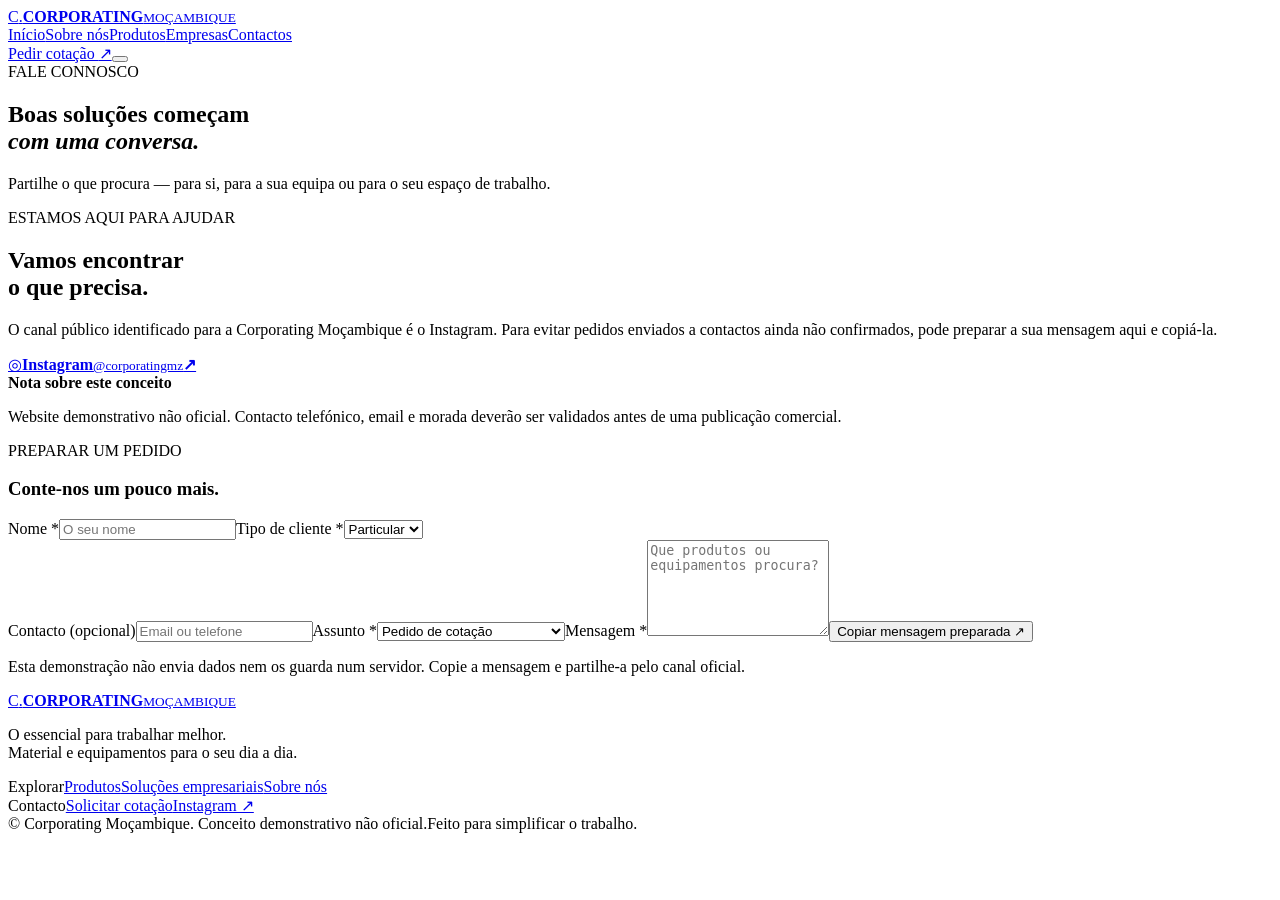
==== contactos.html @ 6169385b "Build Corporating Mozambique concept: contactos.html" ====
<!doctype html><html lang="pt"><head><meta charset="UTF-8"><meta name="viewport" content="width=device-width,initial-scale=1"><meta name="theme-color" content="#f6f5f2"><meta name="description" content="Entre em contacto com a Corporating Moçambique através do Instagram oficial."><title>Contactos | Corporating Moçambique</title><link rel="preconnect" href="https://fonts.googleapis.com"><link rel="preconnect" href="https://fonts.gstatic.com" crossorigin><link href="https://fonts.googleapis.com/css2?family=DM+Sans:wght@400;500;600;700&family=Manrope:wght@400;500;600;700;800&display=swap" rel="stylesheet"><link rel="stylesheet" href="css/style.css"></head><body class=""><header class="site-header"><div class="nav-wrap container"><a class="brand" href="index.html" aria-label="Corporating Moçambique, início"><span class="brand-mark">C<span>.</span></span><span class="brand-copy"><strong>CORPORATING</strong><small>MOÇAMBIQUE</small></span></a><nav class="main-nav" id="mainNav" aria-label="Navegação principal"><a href="index.html">Início</a><a href="sobre.html">Sobre nós</a><a href="produtos.html">Produtos</a><a href="solucoes.html">Empresas</a><a href="contactos.html">Contactos</a></nav><div class="nav-actions"><a class="quote-link" href="contactos.html">Pedir cotação <span>↗</span></a><button class="menu-toggle" aria-controls="mainNav" aria-expanded="false" aria-label="Abrir menu"><span></span><span></span></button></div></div></header><main id="main"><section class="page-hero contact-hero"><div class="container"><span class="eyebrow">FALE CONNOSCO</span><h1>Boas soluções começam<br><em>com uma conversa.</em></h1><p>Partilhe o que procura — para si, para a sua equipa ou para o seu espaço de trabalho.</p></div></section><section class="section contact-section"><div class="container contact-grid"><div class="contact-aside"><span class="eyebrow">ESTAMOS AQUI PARA AJUDAR</span><h2>Vamos encontrar<br>o que precisa.</h2><p>O canal público identificado para a Corporating Moçambique é o Instagram. Para evitar pedidos enviados a contactos ainda não confirmados, pode preparar a sua mensagem aqui e copiá-la.</p><a href="https://www.instagram.com/corporatingmz/" class="contact-social" target="_blank" rel="noopener noreferrer"><span>◎</span><span><strong>Instagram</strong><small>@corporatingmz</small></span><b>↗</b></a><div class="contact-note"><strong>Nota sobre este conceito</strong><p>Website demonstrativo não oficial. Contacto telefónico, email e morada deverão ser validados antes de uma publicação comercial.</p></div></div><form class="contact-form" id="contactForm"><span class="eyebrow">PREPARAR UM PEDIDO</span><h3>Conte-nos um pouco mais.</h3><div class="form-row"><label>Nome <span>*</span><input name="nome" autocomplete="name" required placeholder="O seu nome"></label><label>Tipo de cliente <span>*</span><select name="tipo" required><option value="Particular">Particular</option><option value="Empresa">Empresa</option></select></label></div><label>Contacto (opcional)<input name="contacto" autocomplete="email" placeholder="Email ou telefone"></label><label>Assunto <span>*</span><select name="assunto" required><option value="Pedido de cotação">Pedido de cotação</option><option value="Informações sobre produtos">Informações sobre produtos</option><option value="Fornecimento empresarial">Fornecimento empresarial</option><option value="Outro assunto">Outro assunto</option></select></label><label>Mensagem <span>*</span><textarea name="mensagem" required rows="6" placeholder="Que produtos ou equipamentos procura?"></textarea></label><button type="submit" class="btn btn-dark full-width">Copiar mensagem preparada <span>↗</span></button><p class="form-help">Esta demonstração não envia dados nem os guarda num servidor. Copie a mensagem e partilhe-a pelo canal oficial.</p></form></div></section></main><footer class="footer"><div class="container"><div class="footer-top"><div><a class="brand brand-light" href="index.html"><span class="brand-mark">C<span>.</span></span><span class="brand-copy"><strong>CORPORATING</strong><small>MOÇAMBIQUE</small></span></a><p>O essencial para trabalhar melhor.<br>Material e equipamentos para o seu dia a dia.</p></div><div><span class="footer-title">Explorar</span><a href="produtos.html">Produtos</a><a href="solucoes.html">Soluções empresariais</a><a href="sobre.html">Sobre nós</a></div><div><span class="footer-title">Contacto</span><a href="contactos.html">Solicitar cotação</a><a href="https://www.instagram.com/corporatingmz/" target="_blank" rel="noopener noreferrer">Instagram ↗</a></div></div><div class="footer-bottom"><span>© <span id="year"></span> Corporating Moçambique. Conceito demonstrativo não oficial.</span><span>Feito para simplificar o trabalho.</span></div></div></footer><div class="toast" id="toast" role="status" aria-live="polite"></div><script src="js/main.js" defer></script></body></html>
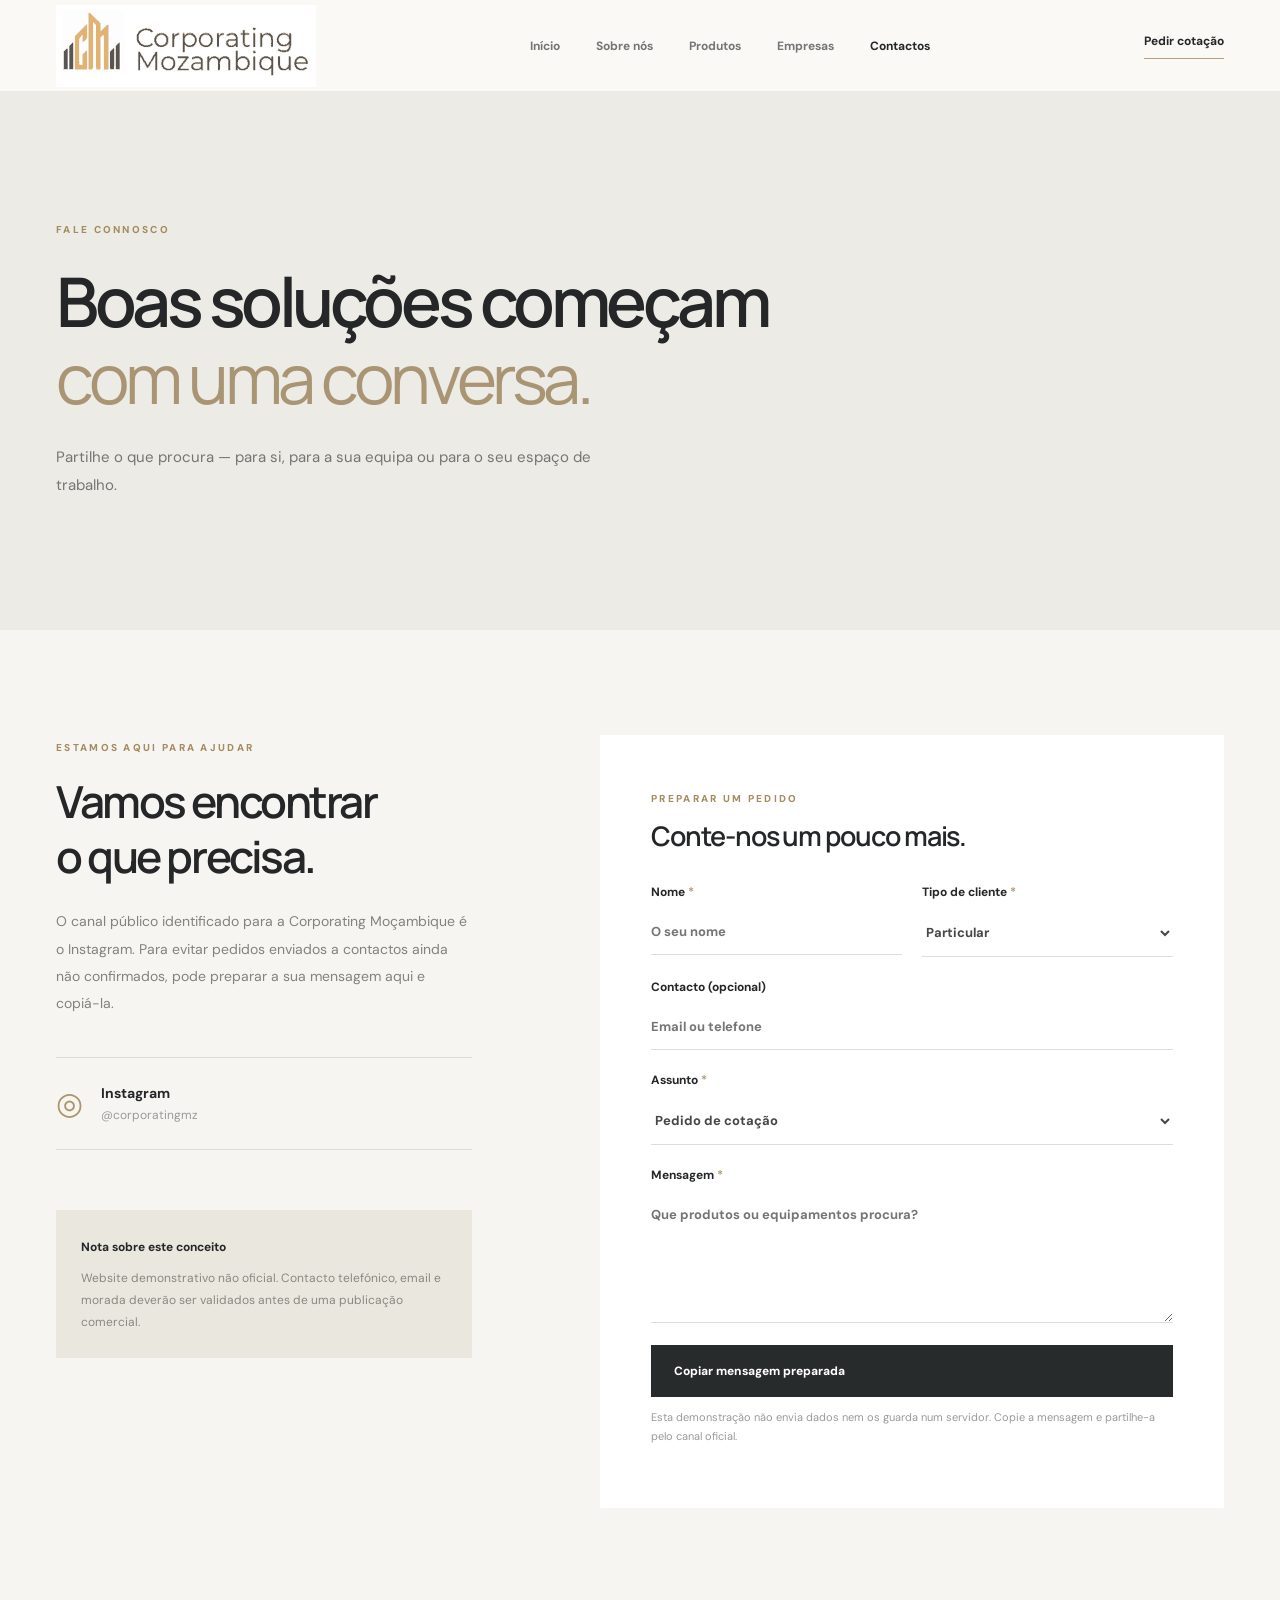
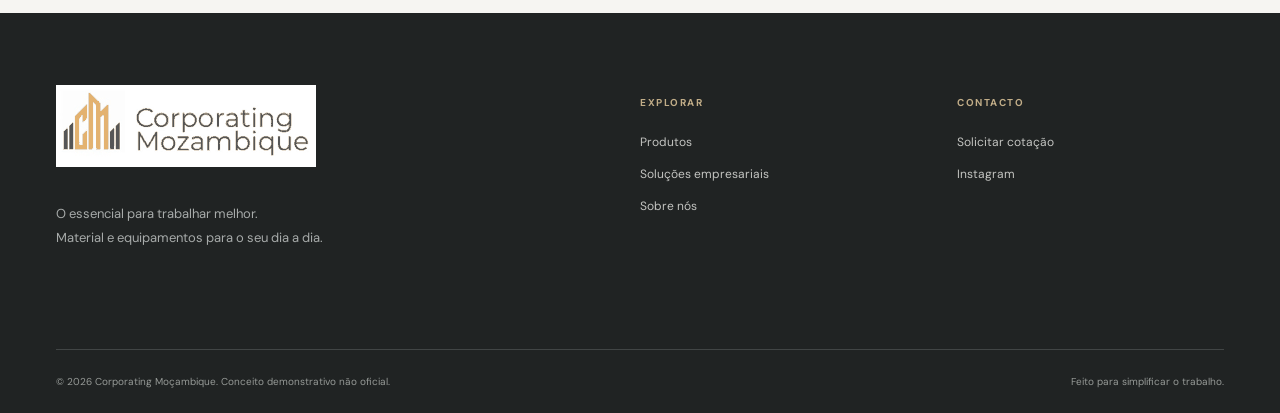
==== commit b391e971: "Refine branding, remove decorative arrows and add modern interactions" ====
--- a/contactos.html
+++ b/contactos.html
@@ -1 +1 @@
-<!doctype html><html lang="pt"><head><meta charset="UTF-8"><meta name="viewport" content="width=device-width,initial-scale=1"><meta name="theme-color" content="#f6f5f2"><meta name="description" content="Entre em contacto com a Corporating Moçambique através do Instagram oficial."><title>Contactos | Corporating Moçambique</title><link rel="preconnect" href="https://fonts.googleapis.com"><link rel="preconnect" href="https://fonts.gstatic.com" crossorigin><link href="https://fonts.googleapis.com/css2?family=DM+Sans:wght@400;500;600;700&family=Manrope:wght@400;500;600;700;800&display=swap" rel="stylesheet"><link rel="stylesheet" href="css/style.css"></head><body class=""><header class="site-header"><div class="nav-wrap container"><a class="brand" href="index.html" aria-label="Corporating Moçambique, início"><span class="brand-mark">C<span>.</span></span><span class="brand-copy"><strong>CORPORATING</strong><small>MOÇAMBIQUE</small></span></a><nav class="main-nav" id="mainNav" aria-label="Navegação principal"><a href="index.html">Início</a><a href="sobre.html">Sobre nós</a><a href="produtos.html">Produtos</a><a href="solucoes.html">Empresas</a><a href="contactos.html">Contactos</a></nav><div class="nav-actions"><a class="quote-link" href="contactos.html">Pedir cotação <span>↗</span></a><button class="menu-toggle" aria-controls="mainNav" aria-expanded="false" aria-label="Abrir menu"><span></span><span></span></button></div></div></header><main id="main"><section class="page-hero contact-hero"><div class="container"><span class="eyebrow">FALE CONNOSCO</span><h1>Boas soluções começam<br><em>com uma conversa.</em></h1><p>Partilhe o que procura — para si, para a sua equipa ou para o seu espaço de trabalho.</p></div></section><section class="section contact-section"><div class="container contact-grid"><div class="contact-aside"><span class="eyebrow">ESTAMOS AQUI PARA AJUDAR</span><h2>Vamos encontrar<br>o que precisa.</h2><p>O canal público identificado para a Corporating Moçambique é o Instagram. Para evitar pedidos enviados a contactos ainda não confirmados, pode preparar a sua mensagem aqui e copiá-la.</p><a href="https://www.instagram.com/corporatingmz/" class="contact-social" target="_blank" rel="noopener noreferrer"><span>◎</span><span><strong>Instagram</strong><small>@corporatingmz</small></span><b>↗</b></a><div class="contact-note"><strong>Nota sobre este conceito</strong><p>Website demonstrativo não oficial. Contacto telefónico, email e morada deverão ser validados antes de uma publicação comercial.</p></div></div><form class="contact-form" id="contactForm"><span class="eyebrow">PREPARAR UM PEDIDO</span><h3>Conte-nos um pouco mais.</h3><div class="form-row"><label>Nome <span>*</span><input name="nome" autocomplete="name" required placeholder="O seu nome"></label><label>Tipo de cliente <span>*</span><select name="tipo" required><option value="Particular">Particular</option><option value="Empresa">Empresa</option></select></label></div><label>Contacto (opcional)<input name="contacto" autocomplete="email" placeholder="Email ou telefone"></label><label>Assunto <span>*</span><select name="assunto" required><option value="Pedido de cotação">Pedido de cotação</option><option value="Informações sobre produtos">Informações sobre produtos</option><option value="Fornecimento empresarial">Fornecimento empresarial</option><option value="Outro assunto">Outro assunto</option></select></label><label>Mensagem <span>*</span><textarea name="mensagem" required rows="6" placeholder="Que produtos ou equipamentos procura?"></textarea></label><button type="submit" class="btn btn-dark full-width">Copiar mensagem preparada <span>↗</span></button><p class="form-help">Esta demonstração não envia dados nem os guarda num servidor. Copie a mensagem e partilhe-a pelo canal oficial.</p></form></div></section></main><footer class="footer"><div class="container"><div class="footer-top"><div><a class="brand brand-light" href="index.html"><span class="brand-mark">C<span>.</span></span><span class="brand-copy"><strong>CORPORATING</strong><small>MOÇAMBIQUE</small></span></a><p>O essencial para trabalhar melhor.<br>Material e equipamentos para o seu dia a dia.</p></div><div><span class="footer-title">Explorar</span><a href="produtos.html">Produtos</a><a href="solucoes.html">Soluções empresariais</a><a href="sobre.html">Sobre nós</a></div><div><span class="footer-title">Contacto</span><a href="contactos.html">Solicitar cotação</a><a href="https://www.instagram.com/corporatingmz/" target="_blank" rel="noopener noreferrer">Instagram ↗</a></div></div><div class="footer-bottom"><span>© <span id="year"></span> Corporating Moçambique. Conceito demonstrativo não oficial.</span><span>Feito para simplificar o trabalho.</span></div></div></footer><div class="toast" id="toast" role="status" aria-live="polite"></div><script src="js/main.js" defer></script></body></html>+<!doctype html><html lang="pt"><head><meta charset="UTF-8"><meta name="viewport" content="width=device-width,initial-scale=1"><meta name="theme-color" content="#f6f5f2"><meta name="description" content="Entre em contacto com a Corporating Moçambique através do Instagram oficial."><title>Contactos | Corporating Moçambique</title><link rel="preconnect" href="https://fonts.googleapis.com"><link rel="preconnect" href="https://fonts.gstatic.com" crossorigin><link href="https://fonts.googleapis.com/css2?family=DM+Sans:wght@400;500;600;700&family=Manrope:wght@400;500;600;700;800&display=swap" rel="stylesheet"><link rel="stylesheet" href="css/style.css"></head><body class=""><header class="site-header"><div class="nav-wrap container"><a class="brand" href="index.html" aria-label="Corporating Moçambique, início"><img class="brand-logo" src="assets/corporating-logo.svg" alt="Corporating Mozambique"></a><nav class="main-nav" id="mainNav" aria-label="Navegação principal"><a href="index.html">Início</a><a href="sobre.html">Sobre nós</a><a href="produtos.html">Produtos</a><a href="solucoes.html">Empresas</a><a href="contactos.html">Contactos</a></nav><div class="nav-actions"><a class="quote-link" href="contactos.html">Pedir cotação </a><button class="menu-toggle" aria-controls="mainNav" aria-expanded="false" aria-label="Abrir menu"><span></span><span></span></button></div></div></header><main id="main"><section class="page-hero contact-hero"><div class="container"><span class="eyebrow">FALE CONNOSCO</span><h1>Boas soluções começam<br><em>com uma conversa.</em></h1><p>Partilhe o que procura — para si, para a sua equipa ou para o seu espaço de trabalho.</p></div></section><section class="section contact-section"><div class="container contact-grid"><div class="contact-aside"><span class="eyebrow">ESTAMOS AQUI PARA AJUDAR</span><h2>Vamos encontrar<br>o que precisa.</h2><p>O canal público identificado para a Corporating Moçambique é o Instagram. Para evitar pedidos enviados a contactos ainda não confirmados, pode preparar a sua mensagem aqui e copiá-la.</p><a href="https://www.instagram.com/corporatingmz/" class="contact-social" target="_blank" rel="noopener noreferrer"><span>◎</span><span><strong>Instagram</strong><small>@corporatingmz</small></span></a><div class="contact-note"><strong>Nota sobre este conceito</strong><p>Website demonstrativo não oficial. Contacto telefónico, email e morada deverão ser validados antes de uma publicação comercial.</p></div></div><form class="contact-form" id="contactForm"><span class="eyebrow">PREPARAR UM PEDIDO</span><h3>Conte-nos um pouco mais.</h3><div class="form-row"><label>Nome <span>*</span><input name="nome" autocomplete="name" required placeholder="O seu nome"></label><label>Tipo de cliente <span>*</span><select name="tipo" required><option value="Particular">Particular</option><option value="Empresa">Empresa</option></select></label></div><label>Contacto (opcional)<input name="contacto" autocomplete="email" placeholder="Email ou telefone"></label><label>Assunto <span>*</span><select name="assunto" required><option value="Pedido de cotação">Pedido de cotação</option><option value="Informações sobre produtos">Informações sobre produtos</option><option value="Fornecimento empresarial">Fornecimento empresarial</option><option value="Outro assunto">Outro assunto</option></select></label><label>Mensagem <span>*</span><textarea name="mensagem" required rows="6" placeholder="Que produtos ou equipamentos procura?"></textarea></label><button type="submit" class="btn btn-dark full-width">Copiar mensagem preparada </button><p class="form-help">Esta demonstração não envia dados nem os guarda num servidor. Copie a mensagem e partilhe-a pelo canal oficial.</p></form></div></section></main><footer class="footer"><div class="container"><div class="footer-top"><div><a class="brand brand-light" href="index.html"><img class="brand-logo" src="assets/corporating-logo.svg" alt="Corporating Mozambique"></a><p>O essencial para trabalhar melhor.<br>Material e equipamentos para o seu dia a dia.</p></div><div><span class="footer-title">Explorar</span><a href="produtos.html">Produtos</a><a href="solucoes.html">Soluções empresariais</a><a href="sobre.html">Sobre nós</a></div><div><span class="footer-title">Contacto</span><a href="contactos.html">Solicitar cotação</a><a href="https://www.instagram.com/corporatingmz/" target="_blank" rel="noopener noreferrer">Instagram</a></div></div><div class="footer-bottom"><span>© <span id="year"></span> Corporating Moçambique. Conceito demonstrativo não oficial.</span><span>Feito para simplificar o trabalho.</span></div></div></footer><div class="toast" id="toast" role="status" aria-live="polite"></div><script src="js/main.js" defer></script></body></html>
--- a/css/style.css
+++ b/css/style.css
@@ -0,0 +1 @@
+:root{--ink:#242628;--muted:#777a7a;--gold:#b6a079;--paper:#f6f5f2;--white:#fff;--line:#e6e5e1;--dark:#292b2b;--font:"Manrope",sans-serif}*{box-sizing:border-box}html{scroll-behavior:smooth}body{margin:0;background:var(--paper);color:var(--ink);font-family:"DM Sans",sans-serif;-webkit-font-smoothing:antialiased}img{display:block;width:100%;object-fit:cover}a{text-decoration:none;color:inherit}button,input,select,textarea{font:inherit}button{cursor:pointer}button:focus-visible,a:focus-visible,input:focus-visible,select:focus-visible,textarea:focus-visible{outline:2px solid var(--gold);outline-offset:4px}.container{width:min(1280px,calc(100% - 112px));margin:auto}.site-header{position:relative;z-index:30;background:#faf9f6;border-bottom:1px solid rgba(0,0,0,.06)}.nav-wrap{height:91px;display:flex;align-items:center;justify-content:space-between;gap:32px}.brand{display:inline-flex;align-items:center;gap:13px;flex-shrink:0}.brand-mark{font-family:var(--font);font-size:44px;font-weight:800;letter-spacing:-.14em;line-height:1;padding-right:7px}.brand-mark span{color:var(--gold)}.brand-copy{display:grid;gap:2px;letter-spacing:.22em}.brand-copy strong{font-size:13px;font-weight:800}.brand-copy small{font-size:8px;font-weight:700;letter-spacing:.3em}.main-nav{display:flex;align-items:center;gap:36px}.main-nav a{font-size:12px;font-weight:700;color:#747575;transition:color .2s}.main-nav a:hover,.main-nav a.active{color:var(--ink)}.nav-actions{display:flex;align-items:center;gap:20px}.quote-link{display:inline-flex;align-items:center;gap:32px;font-size:12px;font-weight:700;border-bottom:1px solid var(--gold);padding-bottom:9px;white-space:nowrap}.quote-link span,.inline-link span{font-size:18px;color:#aa9063}.menu-toggle{display:none;width:36px;height:32px;border:0;background:transparent}.menu-toggle span{display:block;width:24px;height:2px;background:var(--ink);margin:6px auto}.hero{height:min(765px,calc(100svh - 90px));min-height:610px;position:relative;background:#303332;color:#fff}.hero-image,.hero-shade{position:absolute;inset:0}.hero-image{background:url("https://images.unsplash.com/photo-1497366754035-f200968a6e72?auto=format&fit=crop&w=2200&q=90") center 55%/cover}.hero-shade{background:linear-gradient(90deg,rgba(23,26,26,.83) 0%,rgba(23,26,26,.58) 43%,rgba(23,26,26,.12) 100%)}.hero-inner{position:relative;height:100%;display:flex;align-items:center}.hero-content{padding-bottom:38px;max-width:770px}.eyebrow{font-size:10px;font-weight:800;letter-spacing:.23em;color:#a48b60;display:inline-flex;align-items:center;gap:14px}.eyebrow.light{color:#d6c198}.eyebrow i{width:24px;height:1px;background:currentColor;display:inline-block}.hero h1,.page-hero h1{font-family:var(--font);font-weight:600;font-size:clamp(52px,6.1vw,91px);line-height:1.13;letter-spacing:-.065em;margin:25px 0 25px}.hero em,.page-hero em,.closing-cta em,.feature-copy em{font-style:normal;font-weight:400;color:#cfbd9d}.hero p{max-width:520px;line-height:1.85;color:#e3e4e1;font-size:15px}.hero-buttons{display:flex;align-items:center;gap:43px;margin-top:40px}.btn{border:0;display:inline-flex;justify-content:space-between;align-items:center;gap:35px;padding:18px 23px;font-size:12px;font-weight:800;transition:background .2s,transform .2s}.btn:hover{transform:translateY(-3px)}.btn span{font-size:17px;font-weight:400}.btn-gold{background:#c3af8c;color:#242628}.btn-gold:hover{background:#d1be9b}.btn-light{background:#f7f5ef;color:#242628}.btn-dark{background:#282b2b;color:white}.btn-dark:hover{background:#424646}.text-cta{font-size:12px;font-weight:700;padding-bottom:10px;border-bottom:1px solid #c2af8b}.text-cta span{margin-left:20px;color:#c2af8b}.hero-foot{position:absolute;bottom:35px;left:0;right:0;display:flex;justify-content:space-between;font-size:9px;letter-spacing:.2em;color:#d2d2ce}.hero-foot a span{font-size:18px;margin-left:14px}.intro-strip{padding:95px 0;background:#f6f5f2}.intro-grid{display:grid;grid-template-columns:1.35fr .65fr;align-items:end;gap:65px}.intro-title h2,.section h2,.split-content h2,.contact-aside h2{font-family:var(--font);font-weight:600;line-height:1.24;letter-spacing:-.055em;font-size:clamp(32px,3.45vw,50px);margin:18px 0 0}.intro-title h2 span{color:#92918c}.intro-grid>p{color:#777a79;line-height:1.95;font-size:14px;margin:0 0 6px}.section{padding:105px 0}.section-head{display:flex;align-items:end;justify-content:space-between;gap:30px;margin-bottom:35px}.section-head h2{margin-bottom:0}.inline-link{font-size:12px;font-weight:800;white-space:nowrap;border-bottom:1px solid var(--gold);padding-bottom:12px}.inline-link span{margin-left:22px}.category-grid{display:grid;grid-template-columns:1.22fr 1fr 1fr;gap:16px}.category-card{height:405px;position:relative;overflow:hidden;background:#ddd}.category-card img{height:100%;transition:transform .65s}.category-card:hover img{transform:scale(1.055)}.category-overlay{position:absolute;inset:0;background:linear-gradient(0deg,rgba(15,17,17,.78),transparent 72%)}.category-text{position:absolute;left:28px;right:28px;bottom:25px;color:#fff}.category-text>span:first-child{font-size:9px;letter-spacing:.15em;color:#dec9a8}.category-text h3{font-family:var(--font);font-weight:500;letter-spacing:-.05em;font-size:clamp(23px,2.5vw,35px);line-height:1.2;margin:11px 0 0}.round-arrow{position:absolute;right:0;bottom:0;display:grid;place-items:center;width:39px;height:39px;border:1px solid #bbb;border-radius:50%;font-size:20px}.feature-band{min-height:520px;display:grid;grid-template-columns:1fr 1fr;background:#303333;color:white}.feature-picture img{height:100%;min-height:520px}.feature-copy{display:flex;flex-direction:column;justify-content:center;align-items:start;padding:70px clamp(45px,7vw,130px)}.feature-copy h2,.closing-cta h2{font-family:var(--font);font-size:clamp(34px,3.4vw,53px);letter-spacing:-.055em;font-weight:500;line-height:1.26;margin:24px 0}.feature-copy p{font-size:14px;color:#c7c9c7;line-height:1.9;max-width:450px;margin:0 0 35px}.values-grid{display:grid;grid-template-columns:repeat(3,1fr);gap:20px;margin-top:48px}.values-grid article{border-top:1px solid #d7d4cc;padding:30px 30px 15px 0;min-height:230px}.value-index{font-size:10px;color:#ac9168;letter-spacing:.18em}.value-icon{font-size:30px;color:#ac9168;margin:25px 0 14px}.values-grid h3{font:600 19px var(--font);letter-spacing:-.04em;margin:20px 0 12px}.values-grid p{font-size:13px;line-height:1.95;color:#81817b;max-width:320px}.closing-cta{background:#303332;color:white;text-align:center;padding:105px 20px}.closing-inner{display:flex;align-items:center;flex-direction:column}.closing-cta h2{margin:22px 0 35px}.footer{background:#202323;color:#fff;padding:72px 0 25px}.footer-top{display:grid;grid-template-columns:2fr 1fr 1fr;gap:50px;padding-bottom:85px}.brand-light .brand-mark{color:#fff}.footer-top p{font-size:13px;color:#a7abaa;line-height:1.9;margin-top:30px}.footer-title{display:block;color:#c1ad88;text-transform:uppercase;font-weight:700;letter-spacing:.15em;font-size:10px;margin:11px 0 25px}.footer-top>div:not(:first-child) a{display:block;color:#c3c4c1;font-size:12px;margin-bottom:16px}.footer-bottom{border-top:1px solid #414545;padding-top:25px;display:flex;justify-content:space-between;color:#969a97;font-size:10px;gap:20px}.page-hero{padding:125px 0 115px;background:#ecebe6}.page-hero h1{font-size:clamp(49px,5.35vw,76px);margin-bottom:25px}.page-hero em{color:#a99573}.page-hero p{max-width:565px;line-height:1.9;color:#747673;font-size:15px}.page-hero .btn{margin-top:25px}.split-section{display:grid;grid-template-columns:1fr 1fr;gap:clamp(50px,8vw,150px);align-items:center;padding-top:110px;padding-bottom:110px}.split-photo img{height:560px}.split-content h2{margin-bottom:25px}.split-content p{color:#787c79;line-height:2;font-size:14px;margin-bottom:21px}.split-content .inline-link{display:inline-block;margin-top:16px}.soft-section{background:#eeeDE8}.product-hero{background:#eae9e3}.catalog-section{background:#faf9f7}.catalog-top{display:flex;align-items:end;justify-content:space-between;gap:30px}.catalog-top h2{margin-top:12px}.catalog-search{width:min(380px,100%)}.catalog-search label{display:block;color:#8b8d89;font-size:11px;margin-bottom:11px}.catalog-search input{width:100%;padding:14px 0;background:none;border:0;border-bottom:1px solid #cccac4;outline:none;font-size:13px}.catalog-tools{margin:47px 0 30px;display:flex;align-items:center;justify-content:space-between;gap:22px}.filters{display:flex;gap:8px;flex-wrap:wrap}.filters button{border:1px solid #deddd8;background:transparent;padding:11px 19px;font-size:11px;color:#7a7c77;transition:all .2s}.filters button.active,.filters button:hover{background:#303333;color:#fff;border-color:#303333}.selection-counter{background:none;border:0;font-size:12px;font-weight:700;white-space:nowrap}.selection-counter span{display:inline-grid;place-items:center;width:24px;height:24px;background:#c5b08b;border-radius:50%;margin:0 8px}.product-grid{display:grid;grid-template-columns:repeat(4,1fr);gap:35px 18px}.product-card{min-width:0}.product-visual{position:relative;background:#ebeae6;aspect-ratio:1/1.02;overflow:hidden}.product-visual img{width:100%;height:100%;object-fit:cover;mix-blend-mode:multiply;transition:transform .3s}.product-card:hover .product-visual img{transform:scale(1.04)}.product-tag{position:absolute;left:13px;top:13px;background:#fff;padding:7px 9px;font-size:9px;letter-spacing:.1em;color:#666}.product-details{padding:16px 0}.product-details>span{font-size:10px;letter-spacing:.12em;color:#ac926c;text-transform:uppercase}.product-details h3{font:700 15px var(--font);margin:8px 0}.product-details p{color:#949590;font-size:12px;margin:0 0 17px}.add-product{border:0;border-bottom:1px solid #b49b73;background:none;padding:0 0 8px;font-size:11px;font-weight:800}.add-product.added{color:#817151}.catalog-disclaimer{margin-top:50px;color:#999;font-size:11px;line-height:1.8}.quote-drawer-backdrop{position:fixed;inset:0;background:rgba(0,0,0,.48);z-index:60}.quote-drawer-backdrop[hidden]{display:none}.quote-drawer{position:fixed;right:0;top:0;bottom:0;z-index:61;width:min(450px,100%);background:#fbfaf8;box-shadow:-15px 0 70px #0002;transform:translateX(105%);transition:transform .3s;display:flex;flex-direction:column}.quote-drawer.open{transform:translateX(0)}.drawer-top{padding:35px;display:flex;align-items:start;justify-content:space-between;border-bottom:1px solid var(--line)}.drawer-top h2{font:600 30px var(--font);margin:8px 0 0}.drawer-close{border:0;background:none;font-size:34px;line-height:1}.drawer-items{overflow:auto;flex:1;padding:25px 35px}.drawer-item{display:flex;gap:15px;align-items:center;border-bottom:1px solid var(--line);padding:15px 0}.drawer-item img{width:72px;height:72px}.drawer-item h4{margin:0 0 7px;font-size:13px}.drawer-item button{border:0;background:none;color:#937b54;font-size:11px;padding:0}.drawer-bottom{padding:25px 35px;border-top:1px solid var(--line)}.drawer-bottom p{font-size:12px;line-height:1.8;color:#888}.full-width{width:100%}.drawer-instagram{display:block;text-align:center;font-size:12px;margin-top:20px;font-weight:700;text-decoration:underline;text-underline-offset:5px}.business-hero{background:#e9e9e4}.business-grid{display:grid;grid-template-columns:repeat(2,1fr);gap:16px;margin-top:45px}.business-grid a{background:#f8f7f3;padding:36px;min-height:240px;position:relative;transition:background .2s}.business-grid a:hover{background:#fff}.business-grid a>span{font-size:10px;letter-spacing:.17em;color:#b39a73}.business-grid h3{font:600 24px var(--font);letter-spacing:-.04em;margin:30px 0 8px}.business-grid p{font-size:13px;color:#888;max-width:300px;line-height:1.7}.business-grid b{position:absolute;right:35px;bottom:35px;font-size:23px;font-weight:400;color:#aa9168}.contact-grid{display:grid;grid-template-columns:.8fr 1.2fr;gap:clamp(55px,10vw,160px)}.contact-aside h2{margin-bottom:25px}.contact-aside>p{line-height:1.95;color:#83837d;font-size:14px}.contact-social{display:flex;align-items:center;gap:18px;border-top:1px solid #dedbd5;border-bottom:1px solid #dedbd5;padding:25px 0;margin-top:40px}.contact-social>span:first-child{font-size:31px;color:#ac946b}.contact-social span:nth-child(2){display:grid;gap:5px;flex:1}.contact-social strong{font-size:14px}.contact-social small{color:#999;font-size:12px}.contact-note{margin-top:60px;background:#eae7df;padding:25px}.contact-note strong{font-size:12px}.contact-note p{color:#8a8880;line-height:1.8;font-size:12px;margin-bottom:0}.contact-form{background:#fff;padding:clamp(30px,4vw,60px)}.contact-form h3{font:600 27px var(--font);letter-spacing:-.04em;margin:10px 0 30px}.contact-form label{display:block;font-size:12px;font-weight:700;margin-bottom:22px}.contact-form label span{color:#b39b73}.form-row{display:grid;grid-template-columns:1fr 1fr;gap:20px}.contact-form input,.contact-form select,.contact-form textarea{display:block;width:100%;background:transparent;border:0;border-bottom:1px solid #deded8;border-radius:0;padding:14px 0;font-size:13px;color:#464746;margin-top:9px;outline:none}.contact-form textarea{resize:vertical}.form-help{font-size:11px;line-height:1.7;color:#999}.toast{position:fixed;bottom:24px;left:50%;z-index:90;transform:translate(-50%,100px);background:#272b2b;color:white;font-size:12px;padding:14px 25px;opacity:0;pointer-events:none;transition:all .25s}.toast.show{transform:translate(-50%,0);opacity:1}.reveal{animation:enter .85s ease both}@keyframes enter{from{opacity:0;transform:translateY(23px)}to{opacity:1;transform:translateY(0)}}@media(max-width:1050px){.container{width:min(100% - 64px,1280px)}.main-nav{gap:17px}.main-nav a{font-size:11px}.quote-link{gap:12px}.category-grid{grid-template-columns:repeat(3,1fr)}.product-grid{grid-template-columns:repeat(3,1fr)}}@media(max-width:760px){.container{width:calc(100% - 40px)}.nav-wrap{height:72px}.brand-mark{font-size:37px}.brand-copy strong{font-size:11px}.brand-copy small{font-size:7px}.menu-toggle{display:block}.quote-link{font-size:11px;padding-bottom:6px}.main-nav{display:none;position:absolute;left:0;right:0;top:72px;background:#faf9f6;padding:20px;box-shadow:0 20px 30px #0001;flex-direction:column;align-items:stretch;gap:0}.main-nav.open{display:flex}.main-nav a{padding:15px 0;border-bottom:1px solid var(--line);font-size:14px}.hero{min-height:630px;height:calc(100svh - 72px);max-height:780px}.hero-image{background-position:60%}.hero-shade{background:linear-gradient(90deg,rgba(23,26,26,.84),rgba(23,26,26,.44))}.hero h1{font-size:clamp(47px,10.3vw,69px)}.hero-content{padding-bottom:25px}.hero p{font-size:13px}.hero-buttons{gap:22px;align-items:flex-start;flex-direction:column}.intro-strip,.section{padding:65px 0}.intro-grid{grid-template-columns:1fr;gap:20px}.intro-title h2,.section h2{font-size:34px}.section-head{align-items:flex-start;flex-direction:column;gap:20px}.category-grid{grid-template-columns:1fr 1fr}.category-card{height:340px}.category-card.large{grid-column:1/-1;height:430px}.category-text{left:20px;right:20px}.category-text h3{font-size:25px}.feature-band{grid-template-columns:1fr}.feature-picture img{min-height:0;height:300px}.feature-copy{padding:60px 25px}.values-grid{grid-template-columns:1fr;gap:0;margin-top:25px}.values-grid article{min-height:0;padding:25px 0}.footer-top{grid-template-columns:1fr 1fr;gap:35px;padding-bottom:45px}.footer-top>div:first-child{grid-column:1/-1}.footer-bottom{flex-direction:column}.page-hero{padding:80px 0}.page-hero h1{font-size:clamp(45px,9vw,60px)}.split-section{grid-template-columns:1fr;padding-top:65px;padding-bottom:65px;gap:45px}.split-photo img{height:350px}.catalog-top{align-items:stretch;flex-direction:column}.catalog-search{width:100%}.catalog-tools{align-items:flex-start;flex-direction:column}.product-grid{grid-template-columns:repeat(2,1fr)}.business-grid{grid-template-columns:1fr}.contact-grid{grid-template-columns:1fr;gap:50px}.contact-note{margin-top:35px}}@media(max-width:430px){.quote-link{gap:5px;font-size:10px}.quote-link span{display:none}.hero h1{font-size:45px}.hero-foot{font-size:8px}.category-grid{grid-template-columns:1fr}.category-card,.category-card.large{grid-column:auto;height:350px}.product-grid{gap:20px 12px}.product-details h3{font-size:13px}.product-details p{font-size:11px}.form-row{grid-template-columns:1fr;gap:0}.contact-form{padding:24px}.footer-top{grid-template-columns:1fr 1fr}}@media(prefers-reduced-motion:reduce){*,*:before,*:after{scroll-behavior:auto!important;animation:none!important;transition:none!important}}
